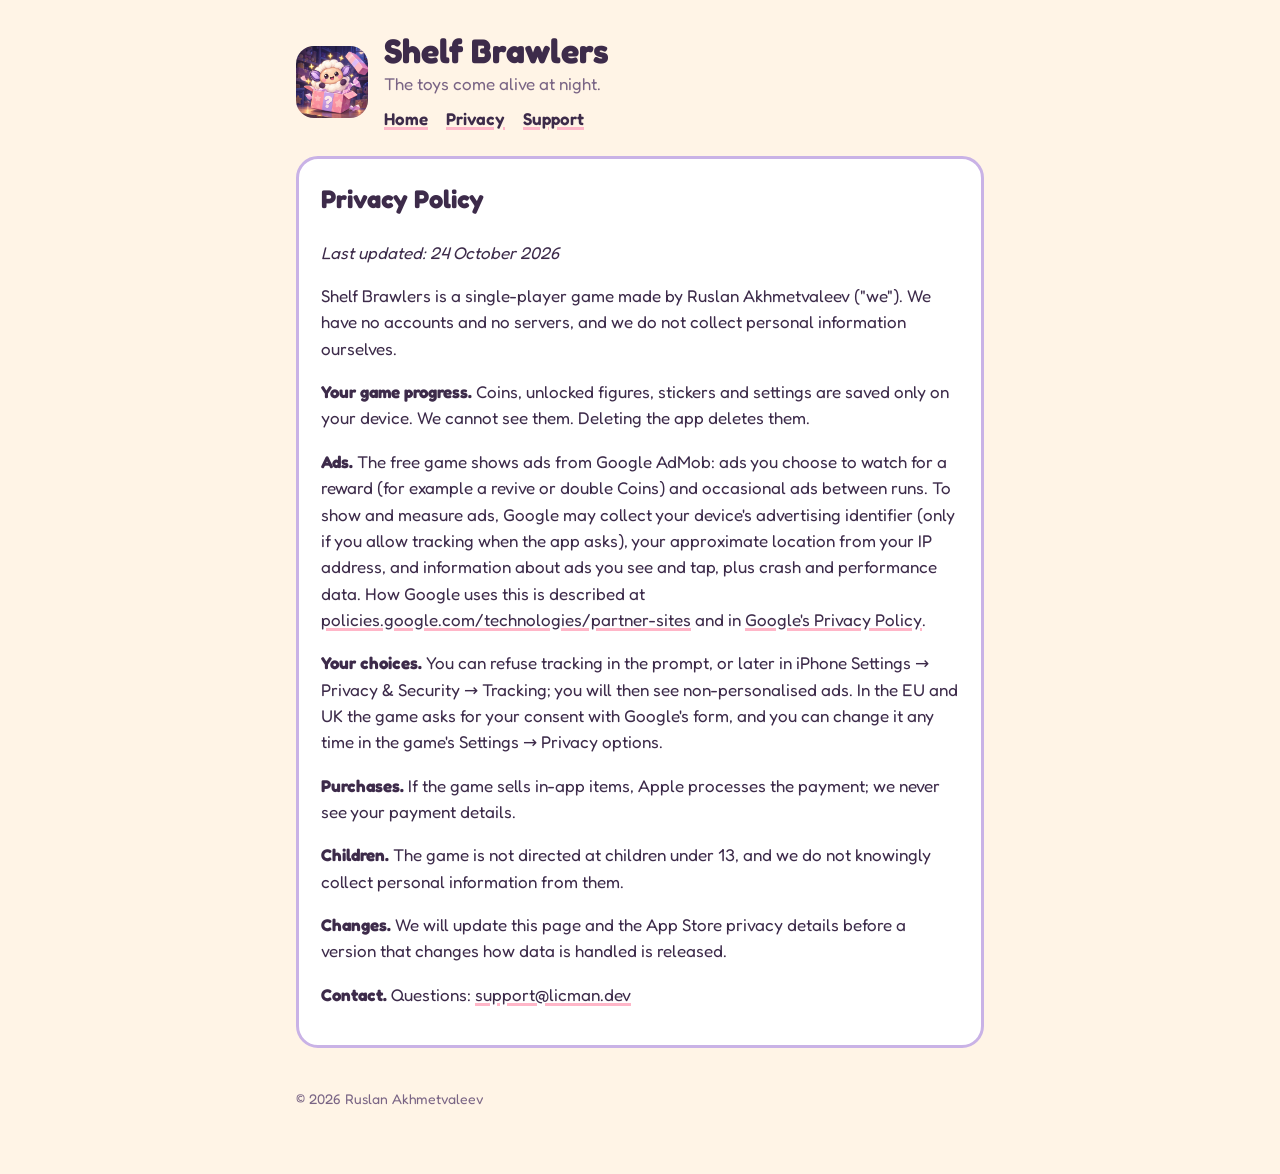
==== privacy.html @ 7fe5f6b8 "Shelf Brawlers site: home, privacy policy, support Co-Authored-By: Claude Opus 5.5 <noreply@anthropi" ====
<!doctype html><html lang="en"><head><meta charset="utf-8"><meta name="viewport" content="width=device-width,initial-scale=1">
<title>Privacy Policy</title><link rel="icon" href="icon.png"><link rel="preconnect" href="https://fonts.googleapis.com">
<link href="https://fonts.googleapis.com/css2?family=Fredoka:wght@400;600;700&display=swap" rel="stylesheet"><link rel="stylesheet" href="style.css"></head>
<body><main><header><img src="icon.png" alt=""><div><h1>Shelf Brawlers</h1><p class="sub">The toys come alive at night.</p>
<nav><a href="./">Home</a><a href="privacy.html">Privacy</a><a href="support.html">Support</a></nav></div></header>
<div class="card"><h2 style="margin-top:0">Privacy Policy</h2>
<p><em>Last updated: 24 October 2026</em></p>
<p>Shelf Brawlers is a single-player game made by Ruslan Akhmetvaleev ("we"). We have no accounts and no servers, and we do not collect personal information ourselves.</p>
<p><strong>Your game progress.</strong> Coins, unlocked figures, stickers and settings are saved only on your device. We cannot see them. Deleting the app deletes them.</p>
<p><strong>Ads.</strong> The free game shows ads from Google AdMob: ads you choose to watch for a reward (for example a revive or double Coins) and occasional ads between runs. To show and measure ads, Google may collect your device's advertising identifier (only if you allow tracking when the app asks), your approximate location from your IP address, and information about ads you see and tap, plus crash and performance data. How Google uses this is described at <a href="https://policies.google.com/technologies/partner-sites">policies.google.com/technologies/partner-sites</a> and in <a href="https://policies.google.com/privacy">Google's Privacy Policy</a>.</p>
<p><strong>Your choices.</strong> You can refuse tracking in the prompt, or later in iPhone Settings → Privacy &amp; Security → Tracking; you will then see non-personalised ads. In the EU and UK the game asks for your consent with Google's form, and you can change it any time in the game's Settings → Privacy options.</p>
<p><strong>Purchases.</strong> If the game sells in-app items, Apple processes the payment; we never see your payment details.</p>
<p><strong>Children.</strong> The game is not directed at children under 13, and we do not knowingly collect personal information from them.</p>
<p><strong>Changes.</strong> We will update this page and the App Store privacy details before a version that changes how data is handled is released.</p>
<p><strong>Contact.</strong> Questions: <a href="mailto:support@licman.dev">support@licman.dev</a></p></div>
<footer>© 2026 Ruslan Akhmetvaleev</footer></main></body></html>
---- style.css ----
:root{--bg:#FFF4E6;--ink:#3D2B4A;--soft:#7A6585;--pink:#FFB6C8;--lav:#C9B2E6;--card:#fff}
@media (prefers-color-scheme:dark){:root{--bg:#1E1628;--ink:#F4ECF8;--soft:#BBA9C9;--card:#2A2036}}
*{box-sizing:border-box}body{margin:0;background:var(--bg);color:var(--ink);font:17px/1.55 "Fredoka",system-ui,-apple-system,sans-serif}
main{max-width:720px;margin:0 auto;padding:32px 16px 64px}a{color:inherit;text-decoration-color:var(--pink);text-decoration-thickness:3px}
header{display:flex;align-items:center;gap:16px;margin-bottom:24px}header img{width:72px;height:72px;border-radius:18px}
h1{font-size:34px;margin:0;line-height:1.1}h2{margin-top:32px}.sub{color:var(--soft);margin:2px 0 0}
.card{background:var(--card);border:3px solid var(--lav);border-radius:22px;padding:20px 22px;margin:20px 0}
nav{display:flex;gap:18px;flex-wrap:wrap;margin:8px 0 0;font-weight:600}.shot{width:100%;max-width:300px;border-radius:24px;display:block;margin:24px auto}
footer{color:var(--soft);font-size:14px;margin-top:40px}
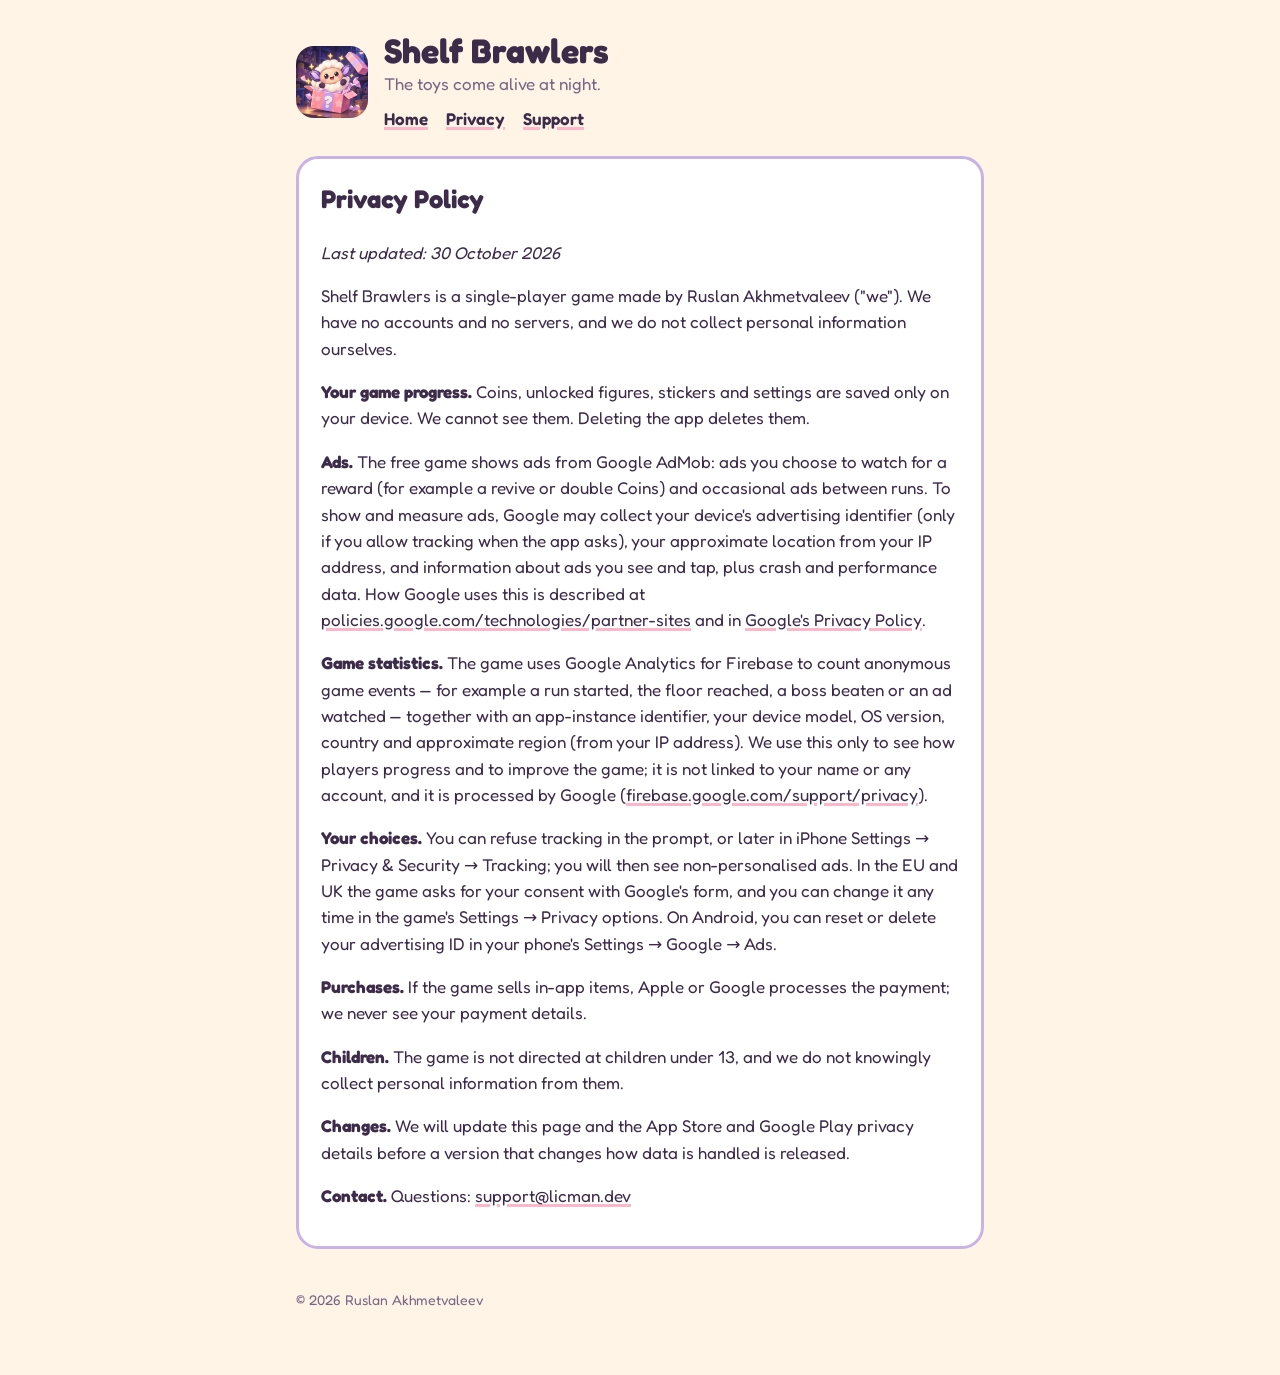
==== commit 210750a2: "Privacy policy: Firebase Analytics, Android ad ID Co-Authored-By: Claude Opus 5.5 <noreply@anthropic" ====
--- a/privacy.html
+++ b/privacy.html
@@ -4,13 +4,14 @@
 <body><main><header><img src="icon.png" alt=""><div><h1>Shelf Brawlers</h1><p class="sub">The toys come alive at night.</p>
 <nav><a href="./">Home</a><a href="privacy.html">Privacy</a><a href="support.html">Support</a></nav></div></header>
 <div class="card"><h2 style="margin-top:0">Privacy Policy</h2>
-<p><em>Last updated: 24 October 2026</em></p>
+<p><em>Last updated: 30 October 2026</em></p>
 <p>Shelf Brawlers is a single-player game made by Ruslan Akhmetvaleev ("we"). We have no accounts and no servers, and we do not collect personal information ourselves.</p>
 <p><strong>Your game progress.</strong> Coins, unlocked figures, stickers and settings are saved only on your device. We cannot see them. Deleting the app deletes them.</p>
 <p><strong>Ads.</strong> The free game shows ads from Google AdMob: ads you choose to watch for a reward (for example a revive or double Coins) and occasional ads between runs. To show and measure ads, Google may collect your device's advertising identifier (only if you allow tracking when the app asks), your approximate location from your IP address, and information about ads you see and tap, plus crash and performance data. How Google uses this is described at <a href="https://policies.google.com/technologies/partner-sites">policies.google.com/technologies/partner-sites</a> and in <a href="https://policies.google.com/privacy">Google's Privacy Policy</a>.</p>
-<p><strong>Your choices.</strong> You can refuse tracking in the prompt, or later in iPhone Settings → Privacy &amp; Security → Tracking; you will then see non-personalised ads. In the EU and UK the game asks for your consent with Google's form, and you can change it any time in the game's Settings → Privacy options.</p>
-<p><strong>Purchases.</strong> If the game sells in-app items, Apple processes the payment; we never see your payment details.</p>
+<p><strong>Game statistics.</strong> The game uses Google Analytics for Firebase to count anonymous game events — for example a run started, the floor reached, a boss beaten or an ad watched — together with an app-instance identifier, your device model, OS version, country and approximate region (from your IP address). We use this only to see how players progress and to improve the game; it is not linked to your name or any account, and it is processed by Google (<a href="https://firebase.google.com/support/privacy">firebase.google.com/support/privacy</a>).</p>
+<p><strong>Your choices.</strong> You can refuse tracking in the prompt, or later in iPhone Settings → Privacy &amp; Security → Tracking; you will then see non-personalised ads. In the EU and UK the game asks for your consent with Google's form, and you can change it any time in the game's Settings → Privacy options. On Android, you can reset or delete your advertising ID in your phone's Settings → Google → Ads.</p>
+<p><strong>Purchases.</strong> If the game sells in-app items, Apple or Google processes the payment; we never see your payment details.</p>
 <p><strong>Children.</strong> The game is not directed at children under 13, and we do not knowingly collect personal information from them.</p>
-<p><strong>Changes.</strong> We will update this page and the App Store privacy details before a version that changes how data is handled is released.</p>
+<p><strong>Changes.</strong> We will update this page and the App Store and Google Play privacy details before a version that changes how data is handled is released.</p>
 <p><strong>Contact.</strong> Questions: <a href="mailto:support@licman.dev">support@licman.dev</a></p></div>
 <footer>© 2026 Ruslan Akhmetvaleev</footer></main></body></html>
